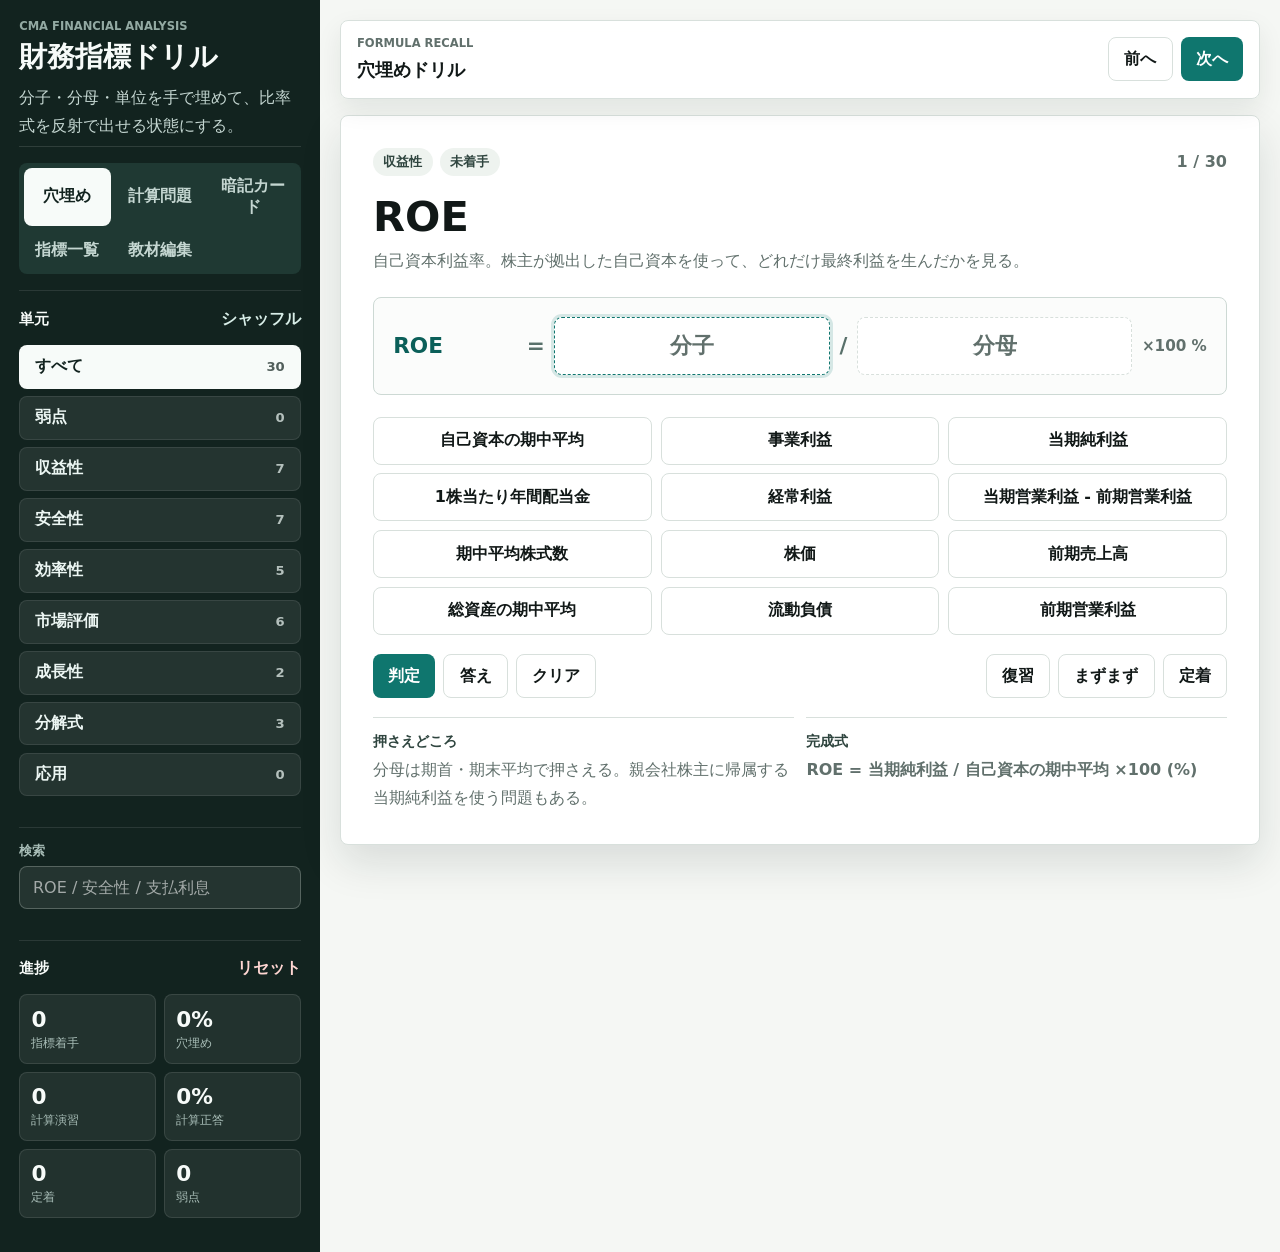
==== cma-financial-ratio-drill/index.html @ 65e90e22 "Add CMA financial ratio drill app" ====
<!doctype html>
<html lang="ja">
<head>
  <meta charset="utf-8">
  <meta name="viewport" content="width=device-width, initial-scale=1">
  <meta name="theme-color" content="#12312b">
  <title>証券アナリスト 財務指標ドリル</title>
  <link rel="manifest" href="./site.webmanifest">
  <link rel="stylesheet" href="./styles.css">
</head>
<body>
  <div class="app-shell">
    <aside class="sidebar">
      <div class="brand-block">
        <p class="eyebrow">CMA Financial Analysis</p>
        <h1>財務指標ドリル</h1>
        <p class="lead">分子・分母・単位を手で埋めて、比率式を反射で出せる状態にする。</p>
      </div>

      <nav class="mode-tabs" aria-label="学習モード">
        <button class="mode-tab active" type="button" data-view="drill">穴埋め</button>
        <button class="mode-tab" type="button" data-view="calculation">計算問題</button>
        <button class="mode-tab" type="button" data-view="cards">暗記カード</button>
        <button class="mode-tab" type="button" data-view="list">指標一覧</button>
        <button class="mode-tab" type="button" data-view="edit">教材編集</button>
      </nav>

      <section class="side-section">
        <div class="section-head">
          <h2>単元</h2>
          <button class="text-button" type="button" data-action="random">シャッフル</button>
        </div>
        <div id="categoryList" class="category-list"></div>
      </section>

      <section class="side-section">
        <label class="search-box">
          <span>検索</span>
          <input id="searchInput" type="search" autocomplete="off" placeholder="ROE / 安全性 / 支払利息">
        </label>
      </section>

      <section class="side-section">
        <div class="section-head">
          <h2>進捗</h2>
          <button class="text-button danger" type="button" data-action="reset-progress">リセット</button>
        </div>
        <div id="progressSummary" class="progress-summary"></div>
      </section>
    </aside>

    <main class="workspace">
      <header class="topbar">
        <div>
          <p class="eyebrow">Formula Recall</p>
          <h2 id="workspaceTitle">穴埋めドリル</h2>
        </div>
        <div class="topbar-actions">
          <button class="ghost" type="button" data-action="previous">前へ</button>
          <button type="button" data-action="next">次へ</button>
        </div>
      </header>

      <section id="appView" class="app-view" aria-live="polite"></section>
    </main>
  </div>

  <script src="./codex-problems.js"></script>
  <script src="./app.js"></script>
</body>
</html>
---- cma-financial-ratio-drill/styles.css ----
:root {
  --bg: #f5f7f4;
  --surface: #ffffff;
  --surface-2: #eef3ef;
  --ink: #111817;
  --muted: #61706c;
  --line: #d8e0dc;
  --side: #12231f;
  --side-soft: #1f3933;
  --accent: #0f766e;
  --accent-strong: #0b5f59;
  --amber: #b86d12;
  --red: #b33a32;
  --blue: #2f5f9e;
  --green: #23724d;
  --shadow: 0 18px 42px rgba(18, 35, 31, 0.12);
  --radius: 8px;
}

* {
  box-sizing: border-box;
}

html,
body {
  min-height: 100%;
  margin: 0;
}

body {
  color: var(--ink);
  background: var(--bg);
  font-family: "Yu Gothic UI", "Noto Sans JP", "Hiragino Sans", Meiryo, system-ui, sans-serif;
}

button,
input,
textarea,
select {
  font: inherit;
}

button {
  min-height: 40px;
  border: 0;
  border-radius: var(--radius);
  background: var(--accent);
  color: #fff;
  padding: 0.65rem 0.95rem;
  font-weight: 700;
  cursor: pointer;
  transition: background 140ms ease, border-color 140ms ease, color 140ms ease, transform 140ms ease;
}

button:hover {
  background: var(--accent-strong);
  transform: translateY(-1px);
}

button:disabled {
  opacity: 0.55;
  cursor: not-allowed;
  transform: none;
}

button:focus-visible,
input:focus-visible,
textarea:focus-visible,
select:focus-visible {
  outline: 3px solid rgba(15, 118, 110, 0.28);
  outline-offset: 2px;
}

button.ghost,
.choice-button,
.slot-button {
  background: #fff;
  color: var(--ink);
  border: 1px solid var(--line);
}

button.ghost:hover,
.choice-button:hover,
.slot-button:hover {
  background: var(--surface-2);
  border-color: #afc3bb;
}

.text-button {
  min-height: auto;
  background: transparent;
  color: #d8eee8;
  padding: 0.2rem 0;
  border-radius: 0;
}

.text-button:hover {
  background: transparent;
  color: #fff;
  transform: none;
}

.text-button.danger {
  color: #ffd6d2;
}

input,
textarea,
select {
  width: 100%;
  border: 1px solid rgba(216, 224, 220, 0.28);
  border-radius: var(--radius);
  background: rgba(255, 255, 255, 0.08);
  color: #fff;
  padding: 0.7rem 0.8rem;
}

textarea {
  resize: vertical;
}

input::placeholder,
textarea::placeholder {
  color: rgba(255, 255, 255, 0.58);
}

.app-shell {
  display: grid;
  grid-template-columns: 320px minmax(0, 1fr);
  min-height: 100vh;
}

.sidebar {
  display: flex;
  flex-direction: column;
  gap: 1rem;
  background: var(--side);
  color: #f7fbf9;
  padding: 1.2rem;
}

.brand-block {
  padding-bottom: 0.35rem;
  border-bottom: 1px solid rgba(255, 255, 255, 0.12);
}

.eyebrow {
  margin: 0 0 0.45rem;
  color: var(--muted);
  font-size: 0.72rem;
  font-weight: 800;
  letter-spacing: 0;
  text-transform: uppercase;
}

.sidebar .eyebrow {
  color: #93aaa3;
}

h1,
h2,
h3,
p {
  margin-top: 0;
}

h1 {
  margin-bottom: 0.65rem;
  font-size: 1.75rem;
  line-height: 1.2;
}

.lead {
  margin-bottom: 0;
  color: #c4d6d1;
  line-height: 1.75;
}

.mode-tabs {
  display: grid;
  grid-template-columns: repeat(auto-fit, minmax(86px, 1fr));
  gap: 0.35rem;
  background: var(--side-soft);
  padding: 0.3rem;
  border-radius: var(--radius);
}

.mode-tab {
  min-height: 38px;
  background: transparent;
  color: #c4d6d1;
  padding: 0.5rem;
}

.mode-tab.active {
  background: #f7fbf9;
  color: var(--side);
}

.side-section {
  padding: 0.9rem 0;
  border-top: 1px solid rgba(255, 255, 255, 0.1);
}

.section-head,
.topbar,
.formula-meta,
.card-actions,
.list-head {
  display: flex;
  align-items: center;
  justify-content: space-between;
  gap: 0.75rem;
}

.section-head h2 {
  margin: 0;
  font-size: 0.92rem;
}

.category-list {
  display: grid;
  gap: 0.45rem;
  margin-top: 0.75rem;
}

.category-button {
  display: flex;
  align-items: center;
  justify-content: space-between;
  width: 100%;
  background: rgba(255, 255, 255, 0.08);
  color: #ecf6f3;
  border: 1px solid rgba(255, 255, 255, 0.09);
}

.category-button.active {
  background: #f7fbf9;
  color: var(--side);
}

.category-count {
  color: inherit;
  opacity: 0.72;
  font-size: 0.82rem;
}

.search-box span {
  display: block;
  margin-bottom: 0.35rem;
  color: #a9beb8;
  font-size: 0.82rem;
  font-weight: 700;
}

.progress-summary {
  display: grid;
  grid-template-columns: repeat(2, 1fr);
  gap: 0.5rem;
  margin-top: 0.75rem;
}

.progress-tile {
  border: 1px solid rgba(255, 255, 255, 0.1);
  border-radius: var(--radius);
  background: rgba(255, 255, 255, 0.07);
  padding: 0.7rem;
}

.progress-tile strong {
  display: block;
  font-size: 1.35rem;
}

.progress-tile span {
  color: #a9beb8;
  font-size: 0.78rem;
}

.workspace {
  display: grid;
  grid-template-rows: auto 1fr;
  min-width: 0;
  padding: 1.25rem;
  gap: 1rem;
}

.topbar {
  position: sticky;
  top: 0;
  z-index: 5;
  border: 1px solid var(--line);
  border-radius: var(--radius);
  background: rgba(255, 255, 255, 0.92);
  padding: 0.95rem 1rem;
  box-shadow: 0 10px 26px rgba(18, 35, 31, 0.08);
  backdrop-filter: blur(12px);
}

.topbar h2 {
  margin: 0;
  font-size: 1.15rem;
}

.topbar-actions {
  display: flex;
  gap: 0.5rem;
  flex-wrap: wrap;
}

.app-view {
  min-width: 0;
}

.quiz-panel,
.flash-panel,
.list-panel {
  border: 1px solid var(--line);
  border-radius: var(--radius);
  background: var(--surface);
  box-shadow: var(--shadow);
}

.quiz-panel,
.flash-panel {
  padding: clamp(1rem, 2.6vw, 2rem);
}

.formula-meta {
  margin-bottom: 1rem;
  flex-wrap: wrap;
}

.badge-row {
  display: flex;
  align-items: center;
  flex-wrap: wrap;
  gap: 0.45rem;
}

.badge {
  display: inline-flex;
  align-items: center;
  min-height: 28px;
  border-radius: 999px;
  background: var(--surface-2);
  color: #2f453f;
  padding: 0.25rem 0.65rem;
  font-size: 0.82rem;
  font-weight: 800;
}

.badge.review {
  background: #fff1e0;
  color: #8a4c08;
}

.badge.mastered {
  background: #e4f5ec;
  color: #18613c;
}

.badge.solid {
  background: #e7effc;
  color: #234d88;
}

.counter {
  color: var(--muted);
  font-weight: 700;
}

.metric-title {
  margin-bottom: 0.4rem;
  font-size: clamp(1.65rem, 4vw, 2.6rem);
  line-height: 1.18;
}

.metric-subtitle {
  max-width: 780px;
  margin-bottom: 1.3rem;
  color: var(--muted);
  line-height: 1.8;
}

.formula-board {
  display: grid;
  gap: 0.85rem;
  margin: 1rem 0 1.35rem;
  border: 1px solid #cdd9d4;
  border-radius: var(--radius);
  background: #fbfcfb;
  padding: clamp(0.85rem, 2vw, 1.2rem);
}

.formula-line {
  display: grid;
  grid-template-columns: minmax(68px, 0.45fr) auto minmax(160px, 1fr) auto minmax(160px, 1fr) auto;
  align-items: center;
  gap: 0.6rem;
  font-size: clamp(1rem, 2vw, 1.35rem);
  font-weight: 800;
}

.formula-symbol {
  color: var(--accent-strong);
}

.operator {
  color: #58706a;
  text-align: center;
}

.slot-button {
  width: 100%;
  min-height: 58px;
  padding: 0.7rem;
  text-align: center;
  font-weight: 800;
}

.slot-button.empty {
  color: var(--muted);
  border-style: dashed;
}

.slot-button.active {
  border-color: var(--accent);
  box-shadow: 0 0 0 3px rgba(15, 118, 110, 0.16);
}

.unit-text {
  color: var(--muted);
  font-size: 0.95rem;
  font-weight: 800;
}

.choice-grid {
  display: grid;
  grid-template-columns: repeat(3, minmax(0, 1fr));
  gap: 0.55rem;
}

.choice-button {
  min-height: 48px;
  padding: 0.7rem;
  color: var(--ink);
}

.choice-button.used {
  background: #e7f2f0;
  border-color: #9fc8c1;
  color: var(--accent-strong);
}

.card-actions {
  margin-top: 1.2rem;
  flex-wrap: wrap;
}

.primary-actions,
.rating-actions {
  display: flex;
  gap: 0.5rem;
  flex-wrap: wrap;
}

.feedback {
  margin-top: 1.2rem;
  border-left: 5px solid var(--blue);
  background: #f4f7fc;
  padding: 0.9rem 1rem;
  line-height: 1.7;
}

.feedback.good {
  border-left-color: var(--green);
  background: #f1faf5;
}

.feedback.bad {
  border-left-color: var(--red);
  background: #fff4f3;
}

.answer-line {
  font-weight: 800;
}

.problem-grid {
  display: grid;
  grid-template-columns: repeat(3, minmax(0, 1fr));
  gap: 0.65rem;
  margin: 1rem 0;
}

.problem-data {
  border: 1px solid var(--line);
  border-radius: var(--radius);
  background: #fbfcfb;
  padding: 0.8rem;
}

.problem-data span {
  display: block;
  color: var(--muted);
  font-size: 0.82rem;
  font-weight: 800;
}

.problem-data strong {
  display: block;
  margin-top: 0.25rem;
  font-size: 1.15rem;
}

.answer-panel {
  display: grid;
  grid-template-columns: minmax(160px, 320px) auto;
  align-items: end;
  gap: 0.65rem;
  margin: 1rem 0 0.2rem;
}

.field {
  display: grid;
  gap: 0.35rem;
}

.field span {
  color: #3f5650;
  font-size: 0.82rem;
  font-weight: 800;
}

.field input,
.field textarea,
.field select,
.answer-input,
.json-input {
  border: 1px solid var(--line);
  background: #fff;
  color: var(--ink);
}

.field input::placeholder,
.field textarea::placeholder,
.answer-input::placeholder {
  color: #8b9a96;
}

.answer-unit {
  min-height: 40px;
  display: inline-flex;
  align-items: center;
  color: var(--muted);
  font-weight: 900;
}

.note-grid {
  display: grid;
  grid-template-columns: repeat(2, minmax(0, 1fr));
  gap: 0.8rem;
  margin-top: 1.2rem;
}

.note-block {
  border-top: 1px solid var(--line);
  padding-top: 0.85rem;
}

.note-block h3 {
  margin-bottom: 0.35rem;
  color: #2f453f;
  font-size: 0.9rem;
}

.note-block p {
  margin-bottom: 0;
  color: var(--muted);
  line-height: 1.75;
}

.flash-panel {
  display: grid;
  gap: 1rem;
}

.flash-card {
  display: grid;
  gap: 1rem;
  min-height: 330px;
  align-content: center;
  border: 1px solid #cad9d3;
  border-radius: var(--radius);
  background:
    linear-gradient(90deg, rgba(15, 118, 110, 0.08) 0 1px, transparent 1px 100%),
    linear-gradient(0deg, rgba(47, 95, 158, 0.06) 0 1px, transparent 1px 100%),
    #fbfcfb;
  background-size: 24px 24px;
  padding: clamp(1rem, 3vw, 2rem);
}

.flash-card h3 {
  margin: 0;
  font-size: clamp(1.65rem, 4vw, 2.4rem);
}

.flash-answer {
  border-top: 1px solid var(--line);
  padding-top: 1rem;
}

.formula-text {
  margin: 0.25rem 0 0.65rem;
  font-size: clamp(1.1rem, 2.5vw, 1.6rem);
  font-weight: 900;
}

.list-panel {
  overflow: hidden;
}

.editor-panel {
  display: grid;
  gap: 1rem;
  border: 1px solid var(--line);
  border-radius: var(--radius);
  background: var(--surface);
  box-shadow: var(--shadow);
  overflow: hidden;
}

.list-head {
  padding: 1rem;
  border-bottom: 1px solid var(--line);
  background: #fbfcfb;
}

.list-head h3 {
  margin: 0;
}

.panel-subtitle {
  margin: 0.35rem 0 0;
  color: var(--muted);
  line-height: 1.6;
}

.metric-table-wrap {
  overflow-x: auto;
}

.metric-table {
  width: 100%;
  border-collapse: collapse;
  min-width: 860px;
}

.metric-table th,
.metric-table td {
  border-bottom: 1px solid var(--line);
  padding: 0.85rem 1rem;
  text-align: left;
  vertical-align: top;
}

.metric-table th {
  background: #f4f8f6;
  color: #3f5650;
  font-size: 0.82rem;
}

.metric-table td {
  line-height: 1.65;
}

.inline-action {
  min-height: 34px;
  padding: 0.35rem 0.6rem;
}

.table-actions {
  display: flex;
  flex-wrap: wrap;
  gap: 0.35rem;
}

.editor-layout {
  display: grid;
  grid-template-columns: minmax(220px, 0.9fr) minmax(0, 2fr);
  gap: 1rem;
  padding: 0 1rem 1rem;
}

.editor-list,
.editor-form-wrap,
.json-panel {
  border: 1px solid var(--line);
  border-radius: var(--radius);
  background: #fbfcfb;
}

.editor-list {
  padding: 1rem;
}

.editor-list h3 {
  margin-bottom: 0.75rem;
}

.metric-edit-list {
  display: grid;
  gap: 0.45rem;
  max-height: 560px;
  overflow: auto;
}

.metric-edit-button {
  display: grid;
  gap: 0.15rem;
  background: #fff;
  color: var(--ink);
  border: 1px solid var(--line);
  text-align: left;
}

.metric-edit-button span {
  color: var(--muted);
  font-size: 0.82rem;
}

.metric-edit-button.active {
  border-color: var(--accent);
  background: #eaf6f3;
}

.editor-form {
  padding: 1rem;
}

.form-grid {
  display: grid;
  grid-template-columns: repeat(2, minmax(0, 1fr));
  gap: 0.75rem;
}

.full {
  grid-column: 1 / -1;
}

.json-panel {
  margin: 0 1rem 1rem;
  overflow: hidden;
}

.json-input {
  display: block;
  min-height: 320px;
  border-width: 0;
  border-top: 1px solid var(--line);
  border-radius: 0;
  font-family: Consolas, "Yu Gothic UI", monospace;
  font-size: 0.86rem;
  line-height: 1.55;
}

.empty-state {
  border: 1px dashed #bdcbc6;
  border-radius: var(--radius);
  background: #fbfcfb;
  padding: 1.25rem;
  color: var(--muted);
}

@media (max-width: 980px) {
  .app-shell {
    grid-template-columns: 1fr;
  }

  .sidebar {
    position: static;
  }

  .progress-summary,
  .category-list {
    grid-template-columns: repeat(2, minmax(0, 1fr));
  }

  .editor-layout {
    grid-template-columns: 1fr;
  }

  .workspace {
    padding: 0.9rem;
  }

  .topbar {
    position: static;
  }
}

@media (max-width: 720px) {
  .progress-summary,
  .category-list,
  .choice-grid,
  .note-grid,
  .problem-grid,
  .answer-panel,
  .form-grid {
    grid-template-columns: 1fr;
  }

  .topbar,
  .formula-meta,
  .card-actions,
  .list-head,
  .editor-layout {
    align-items: stretch;
    flex-direction: column;
  }

  .topbar-actions,
  .primary-actions,
  .rating-actions {
    display: grid;
    grid-template-columns: repeat(2, minmax(0, 1fr));
  }

  .formula-line {
    grid-template-columns: 1fr;
    gap: 0.4rem;
    text-align: center;
  }

  .operator {
    min-height: 20px;
  }
}
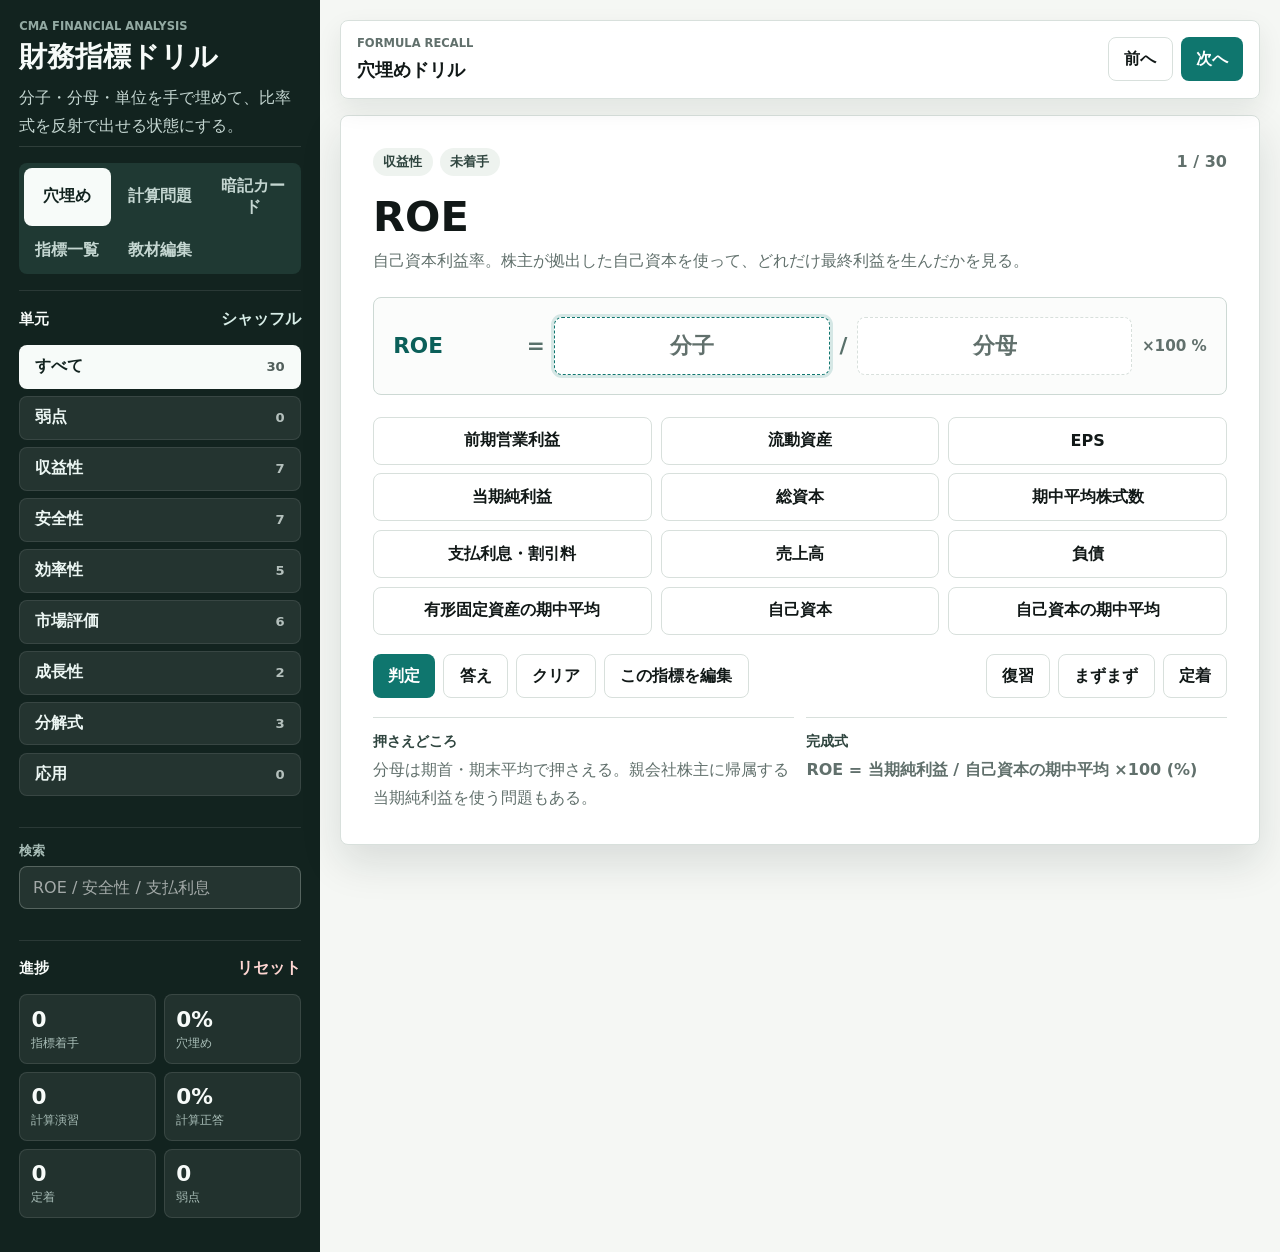
==== commit e64bda1a: "Add inline editing and more ratio problems" ====
--- a/cma-financial-ratio-drill/index.html
+++ b/cma-financial-ratio-drill/index.html
@@ -65,7 +65,7 @@
     </main>
   </div>
 
-  <script src="./codex-problems.js"></script>
-  <script src="./app.js"></script>
+  <script src="./codex-problems.js?v=20260614-2"></script>
+  <script src="./app.js?v=20260614-2"></script>
 </body>
 </html>
--- a/cma-financial-ratio-drill/styles.css
+++ b/cma-financial-ratio-drill/styles.css
@@ -631,6 +631,14 @@
   overflow: hidden;
 }
 
+.inline-editor {
+  margin-top: 1rem;
+  border: 1px solid var(--line);
+  border-radius: var(--radius);
+  background: #fbfcfb;
+  overflow: hidden;
+}
+
 .list-head {
   padding: 1rem;
   border-bottom: 1px solid var(--line);
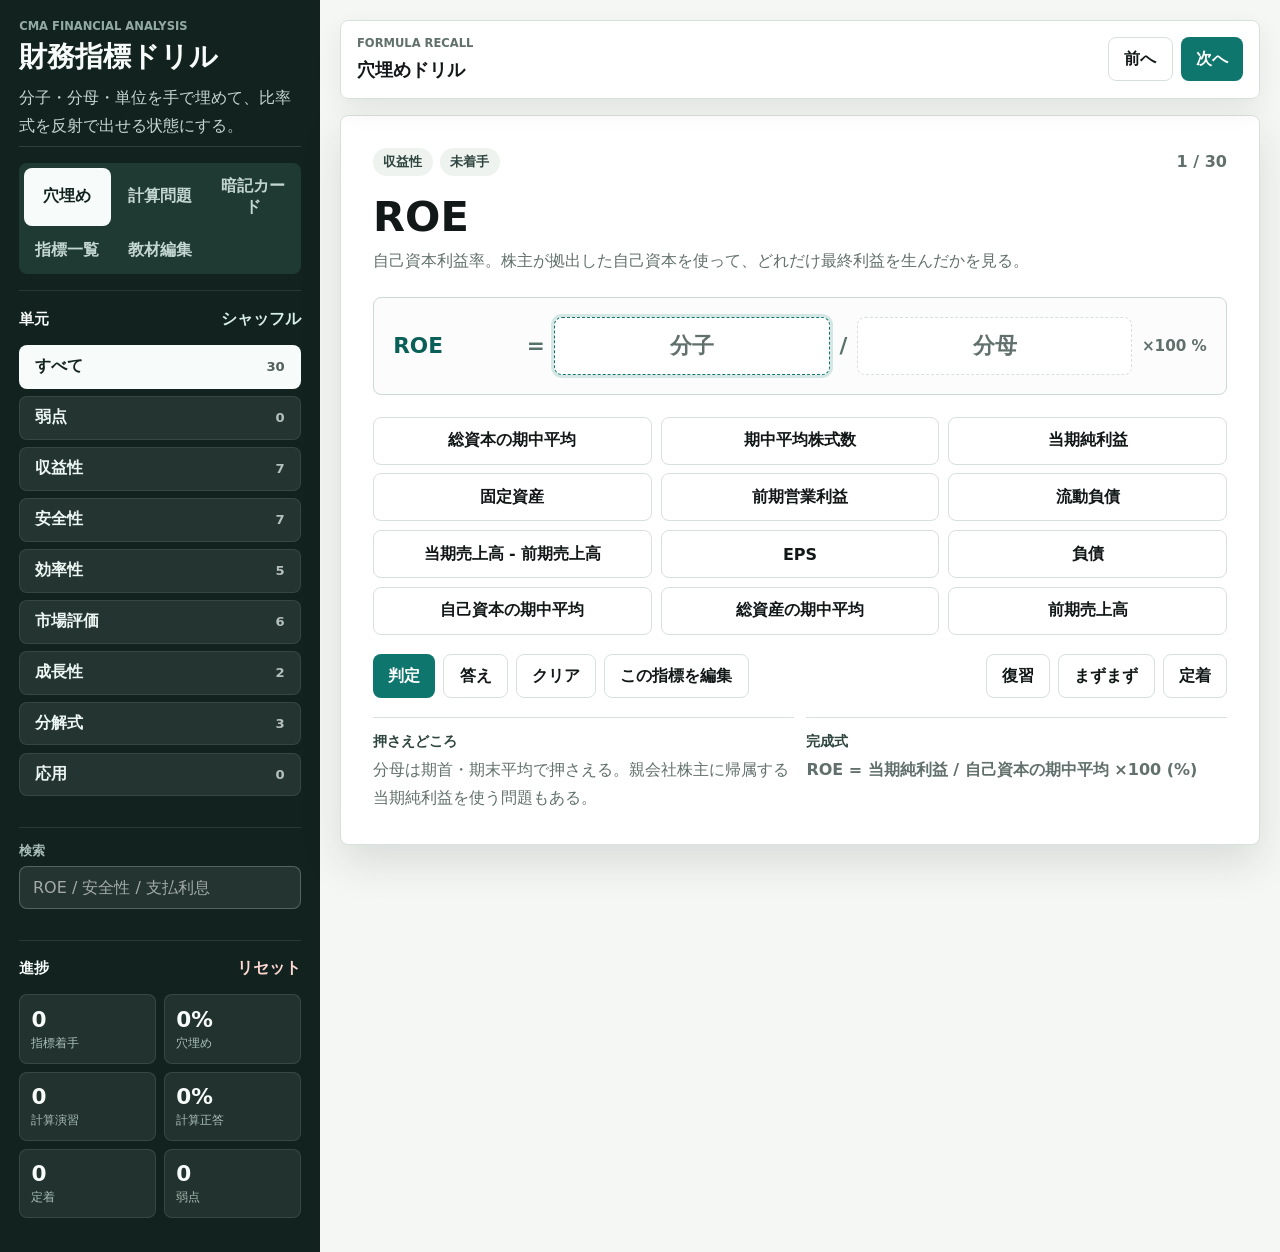
==== commit 605a7dcc: "Add calculation problem deletion flow" ====
--- a/cma-financial-ratio-drill/index.html
+++ b/cma-financial-ratio-drill/index.html
@@ -65,7 +65,7 @@
     </main>
   </div>
 
-  <script src="./codex-problems.js?v=20260614-2"></script>
-  <script src="./app.js?v=20260614-2"></script>
+  <script src="./codex-problems.js?v=20260614-3"></script>
+  <script src="./app.js?v=20260614-3"></script>
 </body>
 </html>
--- a/cma-financial-ratio-drill/styles.css
+++ b/cma-financial-ratio-drill/styles.css
@@ -86,6 +86,24 @@
   border-color: #afc3bb;
 }
 
+button.ghost.danger-button {
+  color: #a33a30;
+  border-color: #efc0ba;
+}
+
+button.ghost.danger-button:hover {
+  background: #fff2f0;
+  border-color: #d7837b;
+}
+
+button.danger-solid {
+  background: #a33a30;
+}
+
+button.danger-solid:hover {
+  background: #842d25;
+}
+
 .text-button {
   min-height: auto;
   background: transparent;
@@ -483,6 +501,22 @@
   background: #fff4f3;
 }
 
+.delete-confirmation {
+  margin-top: 1rem;
+  border: 1px solid #efc0ba;
+  border-left: 5px solid var(--red);
+  border-radius: var(--radius);
+  background: #fff7f6;
+  color: var(--ink);
+  padding: 0.9rem 1rem;
+  display: grid;
+  gap: 0.65rem;
+}
+
+.delete-confirmation span {
+  color: var(--muted);
+}
+
 .answer-line {
   font-weight: 800;
 }
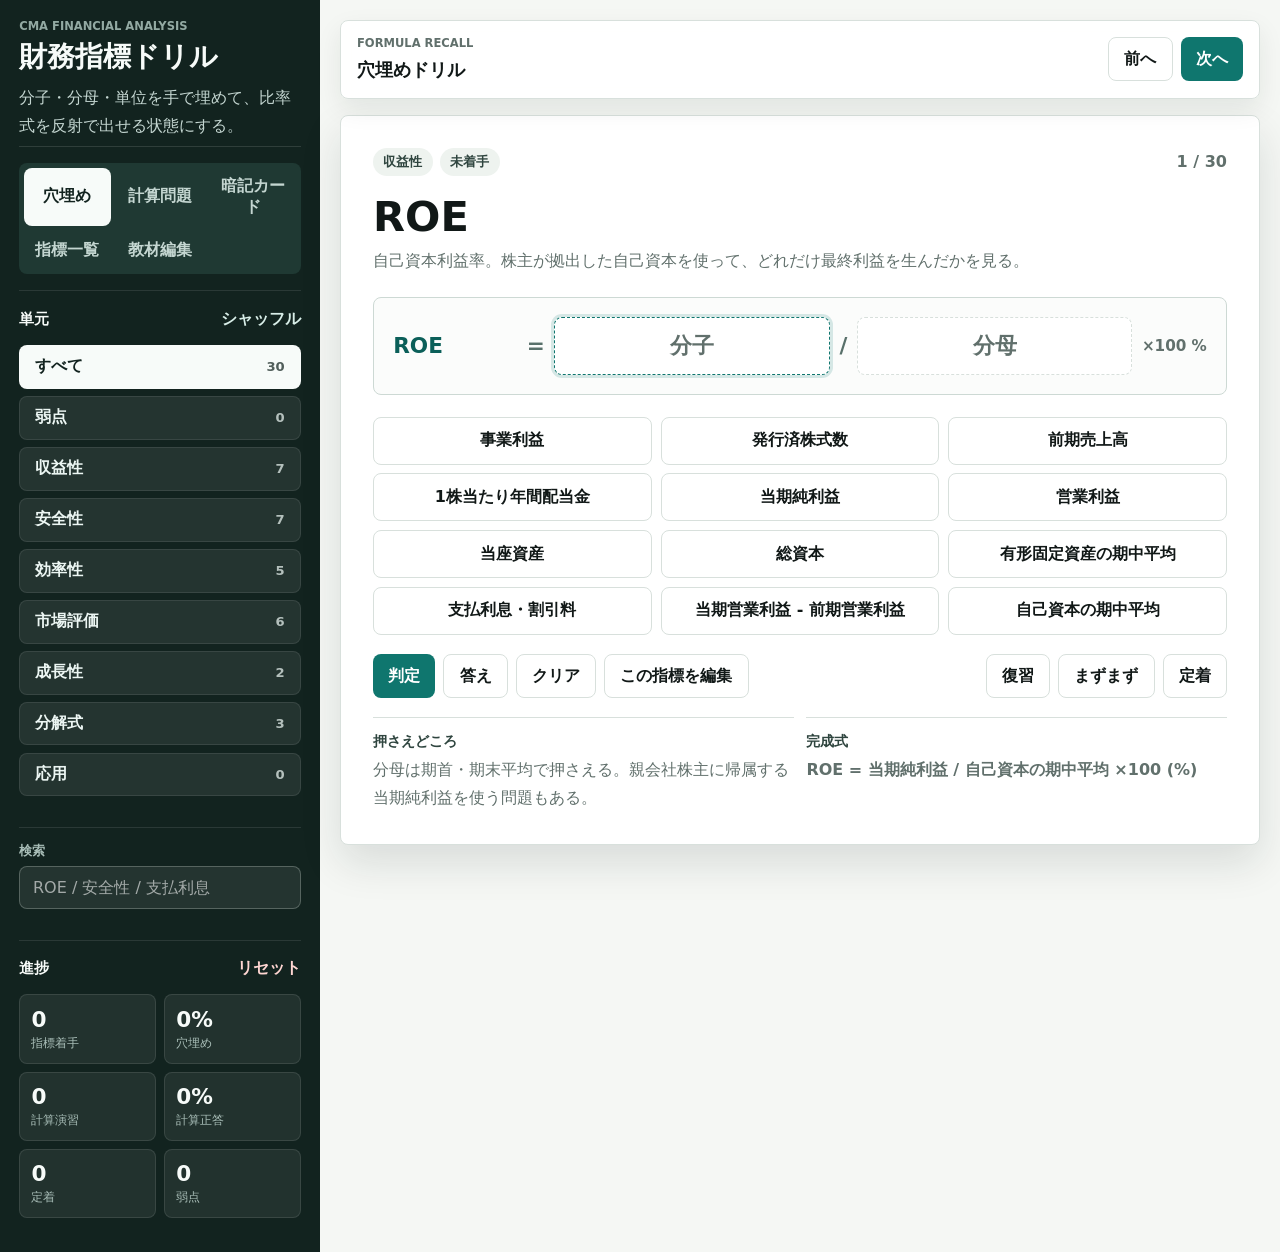
==== commit 99e5639a: "Improve mobile study UI" ====
--- a/cma-financial-ratio-drill/index.html
+++ b/cma-financial-ratio-drill/index.html
@@ -6,7 +6,7 @@
   <meta name="theme-color" content="#12312b">
   <title>証券アナリスト 財務指標ドリル</title>
   <link rel="manifest" href="./site.webmanifest">
-  <link rel="stylesheet" href="./styles.css">
+  <link rel="stylesheet" href="./styles.css?v=20260614-4">
 </head>
 <body>
   <div class="app-shell">
@@ -25,7 +25,7 @@
         <button class="mode-tab" type="button" data-view="edit">教材編集</button>
       </nav>
 
-      <section class="side-section">
+      <section class="side-section category-section">
         <div class="section-head">
           <h2>単元</h2>
           <button class="text-button" type="button" data-action="random">シャッフル</button>
@@ -33,14 +33,14 @@
         <div id="categoryList" class="category-list"></div>
       </section>
 
-      <section class="side-section">
+      <section class="side-section search-section">
         <label class="search-box">
           <span>検索</span>
           <input id="searchInput" type="search" autocomplete="off" placeholder="ROE / 安全性 / 支払利息">
         </label>
       </section>
 
-      <section class="side-section">
+      <section class="side-section progress-section">
         <div class="section-head">
           <h2>進捗</h2>
           <button class="text-button danger" type="button" data-action="reset-progress">リセット</button>
@@ -65,7 +65,7 @@
     </main>
   </div>
 
-  <script src="./codex-problems.js?v=20260614-3"></script>
-  <script src="./app.js?v=20260614-3"></script>
+  <script src="./codex-problems.js?v=20260614-4"></script>
+  <script src="./app.js?v=20260614-4"></script>
 </body>
 </html>
--- a/cma-financial-ratio-drill/styles.css
+++ b/cma-financial-ratio-drill/styles.css
@@ -843,14 +843,205 @@
 }
 
 @media (max-width: 720px) {
-  .progress-summary,
-  .category-list,
-  .choice-grid,
+  body {
+    background: #fff;
+  }
+
+  button {
+    min-height: 44px;
+    padding: 0.68rem 0.75rem;
+  }
+
+  .app-shell {
+    display: block;
+    min-height: 100dvh;
+  }
+
+  .sidebar {
+    gap: 0.65rem;
+    padding: 0.75rem 0.85rem 0.85rem;
+    border-bottom: 1px solid rgba(255, 255, 255, 0.12);
+  }
+
+  .brand-block {
+    padding-bottom: 0.55rem;
+  }
+
+  .brand-block h1 {
+    margin-bottom: 0;
+    font-size: 1.18rem;
+  }
+
+  .brand-block .eyebrow,
+  .brand-block .lead,
+  .search-box span {
+    display: none;
+  }
+
+  .mode-tabs {
+    display: flex;
+    gap: 0.4rem;
+    overflow-x: auto;
+    padding: 0.35rem;
+    scrollbar-width: none;
+  }
+
+  .mode-tabs::-webkit-scrollbar,
+  .category-list::-webkit-scrollbar {
+    display: none;
+  }
+
+  .mode-tab {
+    min-width: max-content;
+    padding: 0.55rem 0.75rem;
+    white-space: nowrap;
+  }
+
+  .side-section {
+    padding: 0.45rem 0 0;
+  }
+
+  .progress-section {
+    display: none;
+  }
+
+  .section-head {
+    margin-bottom: 0.45rem;
+  }
+
+  .category-list {
+    display: flex;
+    gap: 0.45rem;
+    margin-top: 0;
+    overflow-x: auto;
+    scroll-snap-type: x proximity;
+  }
+
+  .category-button {
+    flex: 0 0 auto;
+    width: auto;
+    min-height: 38px;
+    padding: 0.5rem 0.7rem;
+    gap: 0.45rem;
+    scroll-snap-align: start;
+    white-space: nowrap;
+  }
+
+  .progress-summary {
+    grid-template-columns: repeat(3, minmax(0, 1fr));
+    gap: 0.35rem;
+    margin-top: 0.45rem;
+  }
+
+  .progress-tile {
+    padding: 0.45rem;
+  }
+
+  .progress-tile strong {
+    font-size: 1rem;
+  }
+
+  .progress-tile span {
+    font-size: 0.68rem;
+  }
+
+  .workspace {
+    display: block;
+    padding: 0;
+  }
+
+  .topbar {
+    position: sticky;
+    top: 0;
+    z-index: 12;
+    border-width: 0 0 1px;
+    border-radius: 0;
+    padding: 0.7rem 0.85rem;
+    box-shadow: 0 8px 18px rgba(18, 35, 31, 0.08);
+  }
+
+  .topbar .eyebrow {
+    display: none;
+  }
+
+  .topbar h2 {
+    font-size: 1rem;
+  }
+
+  .app-view {
+    padding: 0.75rem;
+  }
+
+  .quiz-panel,
+  .flash-panel,
+  .editor-panel,
+  .list-panel {
+    border-radius: 0;
+    box-shadow: none;
+  }
+
+  .quiz-panel,
+  .flash-panel {
+    padding: 0.85rem;
+  }
+
+  .metric-title {
+    font-size: clamp(1.28rem, 7vw, 1.72rem);
+  }
+
+  .metric-subtitle {
+    margin-bottom: 1rem;
+    line-height: 1.65;
+  }
+
+  .formula-board {
+    margin: 0.85rem 0 1rem;
+  }
+
+  .slot-button {
+    min-height: 50px;
+  }
+
+  .choice-grid {
+    grid-template-columns: repeat(2, minmax(0, 1fr));
+    gap: 0.45rem;
+  }
+
+  .choice-button {
+    min-height: 46px;
+    padding: 0.55rem 0.45rem;
+    font-size: 0.92rem;
+    line-height: 1.35;
+    overflow-wrap: anywhere;
+  }
+
   .note-grid,
-  .problem-grid,
-  .answer-panel,
   .form-grid {
     grid-template-columns: 1fr;
+  }
+
+  .problem-grid {
+    grid-template-columns: repeat(auto-fit, minmax(136px, 1fr));
+    gap: 0.5rem;
+  }
+
+  .problem-data {
+    padding: 0.65rem;
+  }
+
+  .problem-data strong {
+    font-size: 1rem;
+    overflow-wrap: anywhere;
+  }
+
+  .answer-panel {
+    grid-template-columns: minmax(0, 1fr) auto;
+    align-items: end;
+  }
+
+  .answer-input {
+    min-height: 48px;
+    font-size: 1.05rem;
   }
 
   .topbar,
@@ -862,11 +1053,37 @@
     flex-direction: column;
   }
 
+  .topbar {
+    align-items: center;
+    flex-direction: row;
+  }
+
   .topbar-actions,
-  .primary-actions,
+  .primary-actions {
+    display: grid;
+    grid-template-columns: repeat(2, minmax(0, 1fr));
+  }
+
+  .topbar-actions {
+    display: flex;
+    flex-wrap: nowrap;
+    justify-content: flex-end;
+  }
+
+  .topbar-actions button {
+    min-width: 66px;
+    padding-inline: 0.65rem;
+  }
+
   .rating-actions {
     display: grid;
-    grid-template-columns: repeat(2, minmax(0, 1fr));
+    grid-template-columns: repeat(3, minmax(0, 1fr));
+  }
+
+  .primary-actions button[data-action="check"],
+  .primary-actions button[data-action="check-problem"] {
+    grid-column: 1 / -1;
+    min-height: 50px;
   }
 
   .formula-line {
@@ -879,3 +1096,18 @@
     min-height: 20px;
   }
 }
+
+@media (max-width: 340px) {
+  .choice-grid,
+  .problem-grid,
+  .progress-summary,
+  .topbar-actions,
+  .primary-actions,
+  .rating-actions {
+    grid-template-columns: 1fr;
+  }
+
+  .answer-panel {
+    grid-template-columns: 1fr;
+  }
+}
